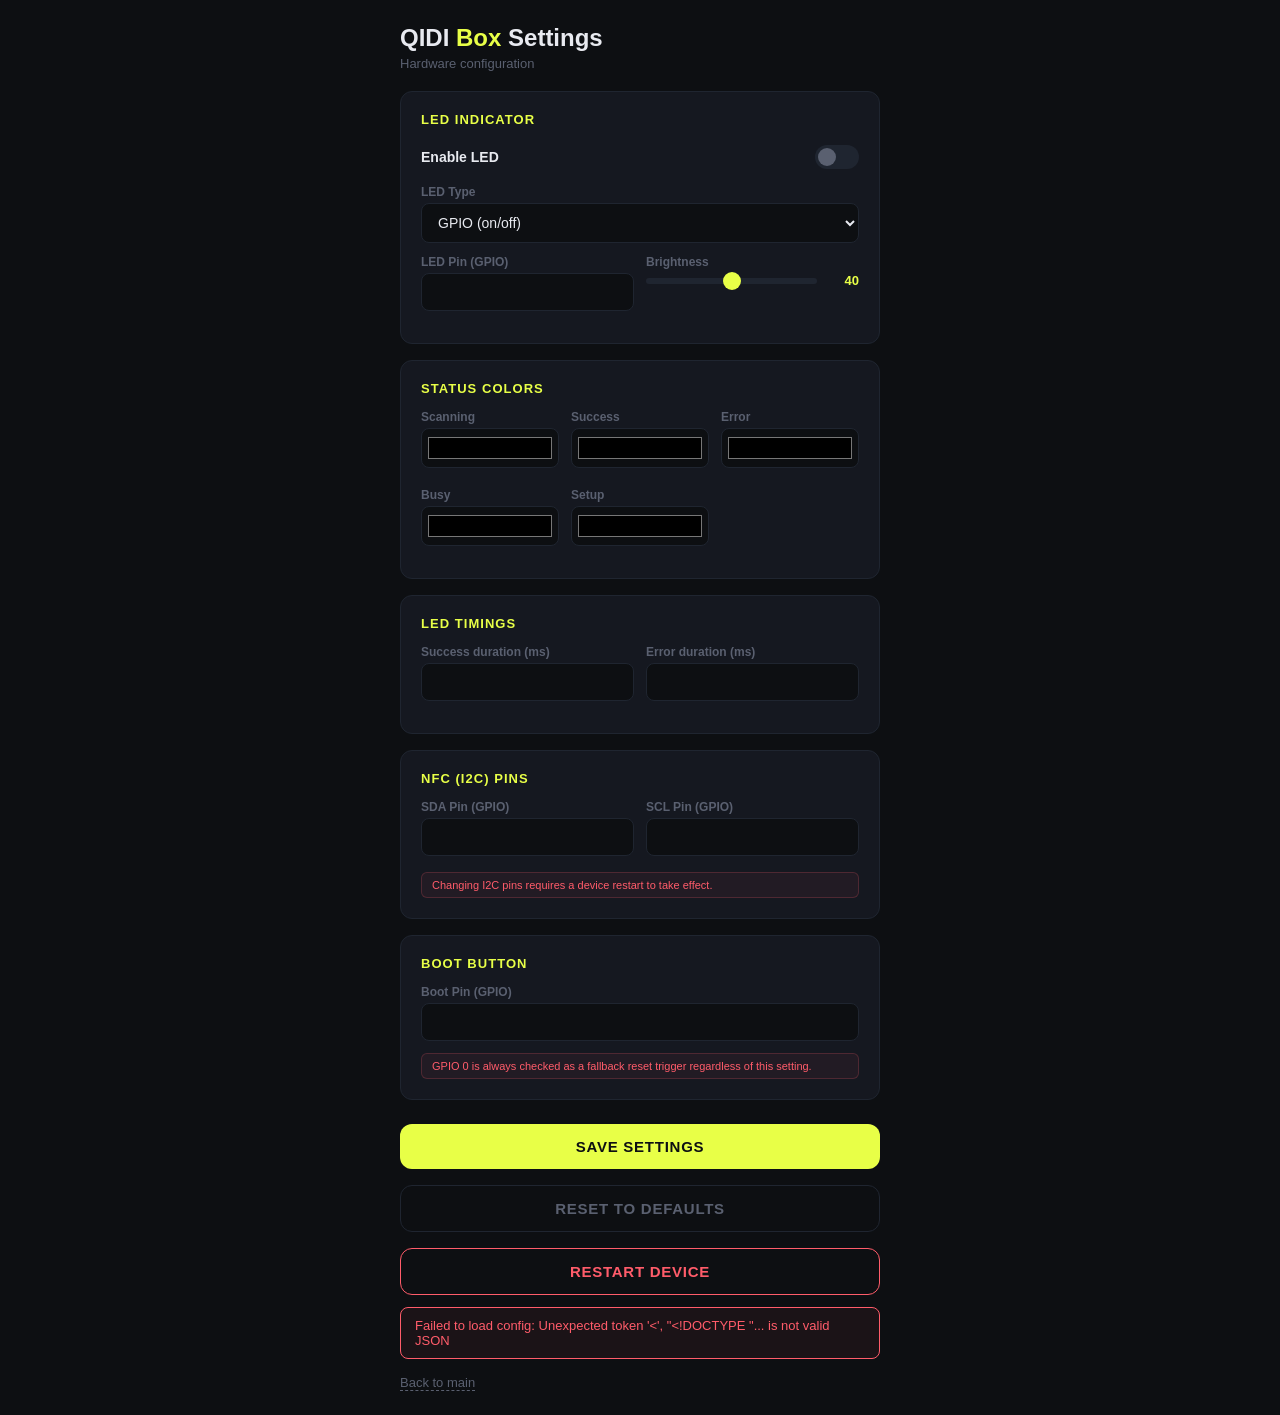
==== data/settings.html @ a7dc2c9a "✨ feat: multi-board support with runtime-configurable hardware settings Add support for ESP32-S3 and" ====
<!DOCTYPE html>
<html lang="en">
<head>
<meta charset="UTF-8">
<meta name="viewport" content="width=device-width, initial-scale=1.0">
<title>QIDI Box - Hardware Settings</title>
<style>
  :root {
    --bg: #0d0f12; --surface: #151820; --border: #1f2530;
    --accent: #e8ff47; --accent2: #47c8ff; --text: #e8eaf0;
    --muted: #5a6070; --success: #47ffaa; --error: #ff5c6a;
    --radius: 12px;
  }
  *, *::before, *::after { box-sizing: border-box; margin: 0; padding: 0; }
  body {
    background: var(--bg); color: var(--text);
    font-family: -apple-system, BlinkMacSystemFont, 'Segoe UI', sans-serif;
    min-height: 100vh; display: flex; align-items: flex-start;
    justify-content: center; padding: 24px;
  }
  .container { width: 100%; max-width: 480px; }
  h1 { font-size: 24px; font-weight: 800; margin-bottom: 4px; }
  h1 span { color: var(--accent); }
  .sub { color: var(--muted); font-size: 13px; margin-bottom: 20px; }
  .card {
    background: var(--surface); border: 1px solid var(--border);
    border-radius: var(--radius); padding: 20px; margin-bottom: 16px;
  }
  .card-title {
    font-size: 13px; font-weight: 700; text-transform: uppercase;
    letter-spacing: 0.08em; color: var(--accent); margin-bottom: 14px;
  }
  .field { margin-bottom: 12px; }
  .field label {
    display: block; font-size: 12px; font-weight: 600;
    color: var(--muted); margin-bottom: 4px;
  }
  .field input, .field select {
    width: 100%; background: var(--bg); color: var(--text);
    border: 1px solid var(--border); border-radius: 8px;
    padding: 10px 12px; font-size: 14px; outline: none;
    transition: border-color 0.15s;
  }
  .field input:focus, .field select:focus { border-color: var(--accent); }
  .field select option { background: var(--bg); color: var(--text); }
  .field-row { display: flex; gap: 12px; }
  .field-row .field { flex: 1; }
  .field input[type="color"] {
    padding: 4px; height: 40px; cursor: pointer;
  }
  .field input[type="range"] {
    padding: 0; height: 6px; -webkit-appearance: none; appearance: none;
    background: var(--border); border: none; border-radius: 3px; cursor: pointer;
  }
  .field input[type="range"]::-webkit-slider-thumb {
    -webkit-appearance: none; width: 18px; height: 18px;
    background: var(--accent); border-radius: 50%; cursor: pointer;
  }
  .range-row { display: flex; align-items: center; gap: 10px; }
  .range-val {
    font-size: 13px; font-weight: 600; color: var(--accent);
    min-width: 32px; text-align: right;
  }
  .toggle-row {
    display: flex; align-items: center; justify-content: space-between;
    padding: 4px 0;
  }
  .toggle-row label { margin: 0; font-size: 14px; color: var(--text); font-weight: 600; }
  .toggle {
    position: relative; width: 44px; height: 24px; cursor: pointer;
  }
  .toggle input { opacity: 0; width: 0; height: 0; }
  .toggle .slider {
    position: absolute; inset: 0; background: var(--border);
    border-radius: 12px; transition: 0.2s;
  }
  .toggle .slider::before {
    content: ''; position: absolute; width: 18px; height: 18px;
    left: 3px; top: 3px; background: var(--muted);
    border-radius: 50%; transition: 0.2s;
  }
  .toggle input:checked + .slider { background: var(--accent); }
  .toggle input:checked + .slider::before {
    transform: translateX(20px); background: var(--bg);
  }
  .warn {
    font-size: 11px; color: var(--error); margin-top: 4px;
    padding: 6px 10px; background: rgba(255,92,106,0.06);
    border: 1px solid rgba(255,92,106,0.2); border-radius: 6px;
  }
  .btn {
    width: 100%; padding: 14px; margin-top: 8px;
    background: var(--accent); color: #0d0f12; border: none;
    border-radius: var(--radius); font-size: 15px; font-weight: 800;
    text-transform: uppercase; letter-spacing: 0.05em;
    cursor: pointer; transition: all 0.15s;
  }
  .btn:hover { transform: translateY(-1px); box-shadow: 0 8px 24px rgba(232,255,71,0.25); }
  .btn:disabled { opacity: 0.4; cursor: not-allowed; transform: none; }
  .btn-secondary {
    background: transparent; color: var(--muted); border: 1px solid var(--border);
  }
  .btn-secondary:hover { border-color: var(--muted); box-shadow: none; color: var(--text); }
  .btn-danger {
    background: transparent; color: var(--error); border: 1px solid var(--error);
  }
  .btn-danger:hover { background: rgba(255,92,106,0.1); box-shadow: none; }
  .actions { display: flex; flex-direction: column; gap: 8px; margin-top: 16px; }
  .msg {
    margin-top: 12px; padding: 10px 14px; border-radius: 8px;
    font-size: 13px; display: none; border: 1px solid;
  }
  .msg.show { display: block; }
  .msg.ok { background: rgba(71,255,170,0.06); border-color: var(--success); color: var(--success); }
  .msg.err { background: rgba(255,92,106,0.06); border-color: var(--error); color: var(--error); }
  .back { display: inline-block; color: var(--muted); font-size: 13px; text-decoration: none; margin-top: 16px; border-bottom: 1px dashed var(--muted); }
  .back:hover { color: var(--text); }
  #colorSection { transition: opacity 0.2s; }
  #colorSection.disabled { opacity: 0.3; pointer-events: none; }
</style>
</head>
<body>
<div class="container">
  <h1>QIDI <span>Box</span> Settings</h1>
  <p class="sub">Hardware configuration</p>

  <!-- LED Settings -->
  <div class="card">
    <div class="card-title">LED Indicator</div>
    <div class="toggle-row">
      <label>Enable LED</label>
      <label class="toggle">
        <input type="checkbox" id="ledEnabled" onchange="onLedTypeChange()">
        <span class="slider"></span>
      </label>
    </div>
    <div class="field" style="margin-top:12px">
      <label>LED Type</label>
      <select id="ledType" onchange="onLedTypeChange()">
        <option value="0">GPIO (on/off)</option>
        <option value="1">WS2812 (RGB)</option>
        <option value="2">SK6812 (RGBW)</option>
      </select>
    </div>
    <div class="field-row">
      <div class="field">
        <label>LED Pin (GPIO)</label>
        <input type="number" id="ledPin" min="0" max="48">
      </div>
      <div class="field">
        <label>Brightness</label>
        <div class="range-row">
          <input type="range" id="ledBright" min="1" max="255" oninput="document.getElementById('brightVal').textContent=this.value">
          <span class="range-val" id="brightVal">40</span>
        </div>
      </div>
    </div>
  </div>

  <!-- LED Colors -->
  <div class="card" id="colorSection">
    <div class="card-title">Status Colors</div>
    <div class="field-row">
      <div class="field">
        <label>Scanning</label>
        <input type="color" id="cScan">
      </div>
      <div class="field">
        <label>Success</label>
        <input type="color" id="cOk">
      </div>
      <div class="field">
        <label>Error</label>
        <input type="color" id="cErr">
      </div>
    </div>
    <div class="field-row" style="margin-top:8px">
      <div class="field">
        <label>Busy</label>
        <input type="color" id="cBusy">
      </div>
      <div class="field">
        <label>Setup</label>
        <input type="color" id="cSetup">
      </div>
      <div class="field"></div>
    </div>
  </div>

  <!-- Timings -->
  <div class="card">
    <div class="card-title">LED Timings</div>
    <div class="field-row">
      <div class="field">
        <label>Success duration (ms)</label>
        <input type="number" id="tOk" min="500" max="10000" step="100">
      </div>
      <div class="field">
        <label>Error duration (ms)</label>
        <input type="number" id="tErr" min="500" max="10000" step="100">
      </div>
    </div>
  </div>

  <!-- NFC Pins -->
  <div class="card">
    <div class="card-title">NFC (I2C) Pins</div>
    <div class="field-row">
      <div class="field">
        <label>SDA Pin (GPIO)</label>
        <input type="number" id="sdaPin" min="0" max="48">
      </div>
      <div class="field">
        <label>SCL Pin (GPIO)</label>
        <input type="number" id="sclPin" min="0" max="48">
      </div>
    </div>
    <div class="warn">Changing I2C pins requires a device restart to take effect.</div>
  </div>

  <!-- Boot Pin -->
  <div class="card">
    <div class="card-title">Boot Button</div>
    <div class="field">
      <label>Boot Pin (GPIO)</label>
      <input type="number" id="bootPin" min="0" max="48">
    </div>
    <div class="warn">GPIO 0 is always checked as a fallback reset trigger regardless of this setting.</div>
  </div>

  <!-- Actions -->
  <div class="actions">
    <button class="btn" id="saveBtn" onclick="saveConfig()">Save Settings</button>
    <button class="btn btn-secondary" onclick="resetDefaults()">Reset to Defaults</button>
    <button class="btn btn-danger" onclick="restartDevice()">Restart Device</button>
  </div>

  <div class="msg" id="msg"></div>
  <a href="/" class="back">Back to main</a>
</div>

<script>
  function showMsg(text, ok) {
    var m = document.getElementById('msg');
    m.className = 'msg show ' + (ok ? 'ok' : 'err');
    m.textContent = text;
  }

  function onLedTypeChange() {
    var cs = document.getElementById('colorSection');
    var t = parseInt(document.getElementById('ledType').value);
    var en = document.getElementById('ledEnabled').checked;
    cs.className = (!en || t === 0) ? 'card disabled' : 'card';
    cs.id = 'colorSection';
  }

  async function loadConfig() {
    try {
      var res = await fetch('/api/config');
      var cfg = await res.json();
      document.getElementById('ledEnabled').checked = cfg.led.enabled;
      document.getElementById('ledType').value = cfg.led.type;
      document.getElementById('ledPin').value = cfg.led.pin;
      document.getElementById('ledBright').value = cfg.led.brightness;
      document.getElementById('brightVal').textContent = cfg.led.brightness;
      document.getElementById('cScan').value = cfg.colors.scan;
      document.getElementById('cOk').value = cfg.colors.ok;
      document.getElementById('cErr').value = cfg.colors.err;
      document.getElementById('cBusy').value = cfg.colors.busy;
      document.getElementById('cSetup').value = cfg.colors.setup;
      document.getElementById('tOk').value = cfg.timings.ok_ms;
      document.getElementById('tErr').value = cfg.timings.err_ms;
      document.getElementById('sdaPin').value = cfg.i2c.sda;
      document.getElementById('sclPin').value = cfg.i2c.scl;
      document.getElementById('bootPin').value = cfg.boot_pin;
      onLedTypeChange();
    } catch(e) {
      showMsg('Failed to load config: ' + e.message, false);
    }
  }

  async function saveConfig() {
    var btn = document.getElementById('saveBtn');
    btn.disabled = true;
    try {
      var body = 'led_en=' + (document.getElementById('ledEnabled').checked ? '1' : '0')
        + '&led_type=' + document.getElementById('ledType').value
        + '&led_pin=' + document.getElementById('ledPin').value
        + '&led_bright=' + document.getElementById('ledBright').value
        + '&c_scan=' + encodeURIComponent(document.getElementById('cScan').value)
        + '&c_ok=' + encodeURIComponent(document.getElementById('cOk').value)
        + '&c_err=' + encodeURIComponent(document.getElementById('cErr').value)
        + '&c_busy=' + encodeURIComponent(document.getElementById('cBusy').value)
        + '&c_setup=' + encodeURIComponent(document.getElementById('cSetup').value)
        + '&t_ok=' + document.getElementById('tOk').value
        + '&t_err=' + document.getElementById('tErr').value
        + '&i2c_sda=' + document.getElementById('sdaPin').value
        + '&i2c_scl=' + document.getElementById('sclPin').value
        + '&boot_pin=' + document.getElementById('bootPin').value;
      var res = await fetch('/api/config', {
        method: 'POST',
        headers: {'Content-Type': 'application/x-www-form-urlencoded'},
        body: body
      });
      var data = await res.json();
      if (data.ok) {
        var msg = 'Settings saved!';
        if (data.restart_required) msg += ' Restart required for I2C pin changes.';
        showMsg(msg, true);
      } else {
        showMsg('Save failed.', false);
      }
    } catch(e) {
      showMsg('Error: ' + e.message, false);
    }
    btn.disabled = false;
  }

  async function resetDefaults() {
    if (!confirm('Reset all hardware settings to board defaults?')) return;
    try {
      var res = await fetch('/api/config/reset', {method: 'POST'});
      var data = await res.json();
      showMsg(data.message || 'Reset complete.', data.ok);
      if (data.ok) loadConfig();
    } catch(e) {
      showMsg('Error: ' + e.message, false);
    }
  }

  async function restartDevice() {
    if (!confirm('Restart the device now?')) return;
    try {
      await fetch('/api/restart', {method: 'POST'});
      showMsg('Restarting... page will reload in 5 seconds.', true);
      setTimeout(function() { location.reload(); }, 5000);
    } catch(e) {
      showMsg('Restart sent. Reconnect when device is back online.', true);
    }
  }

  loadConfig();
</script>
</body>
</html>
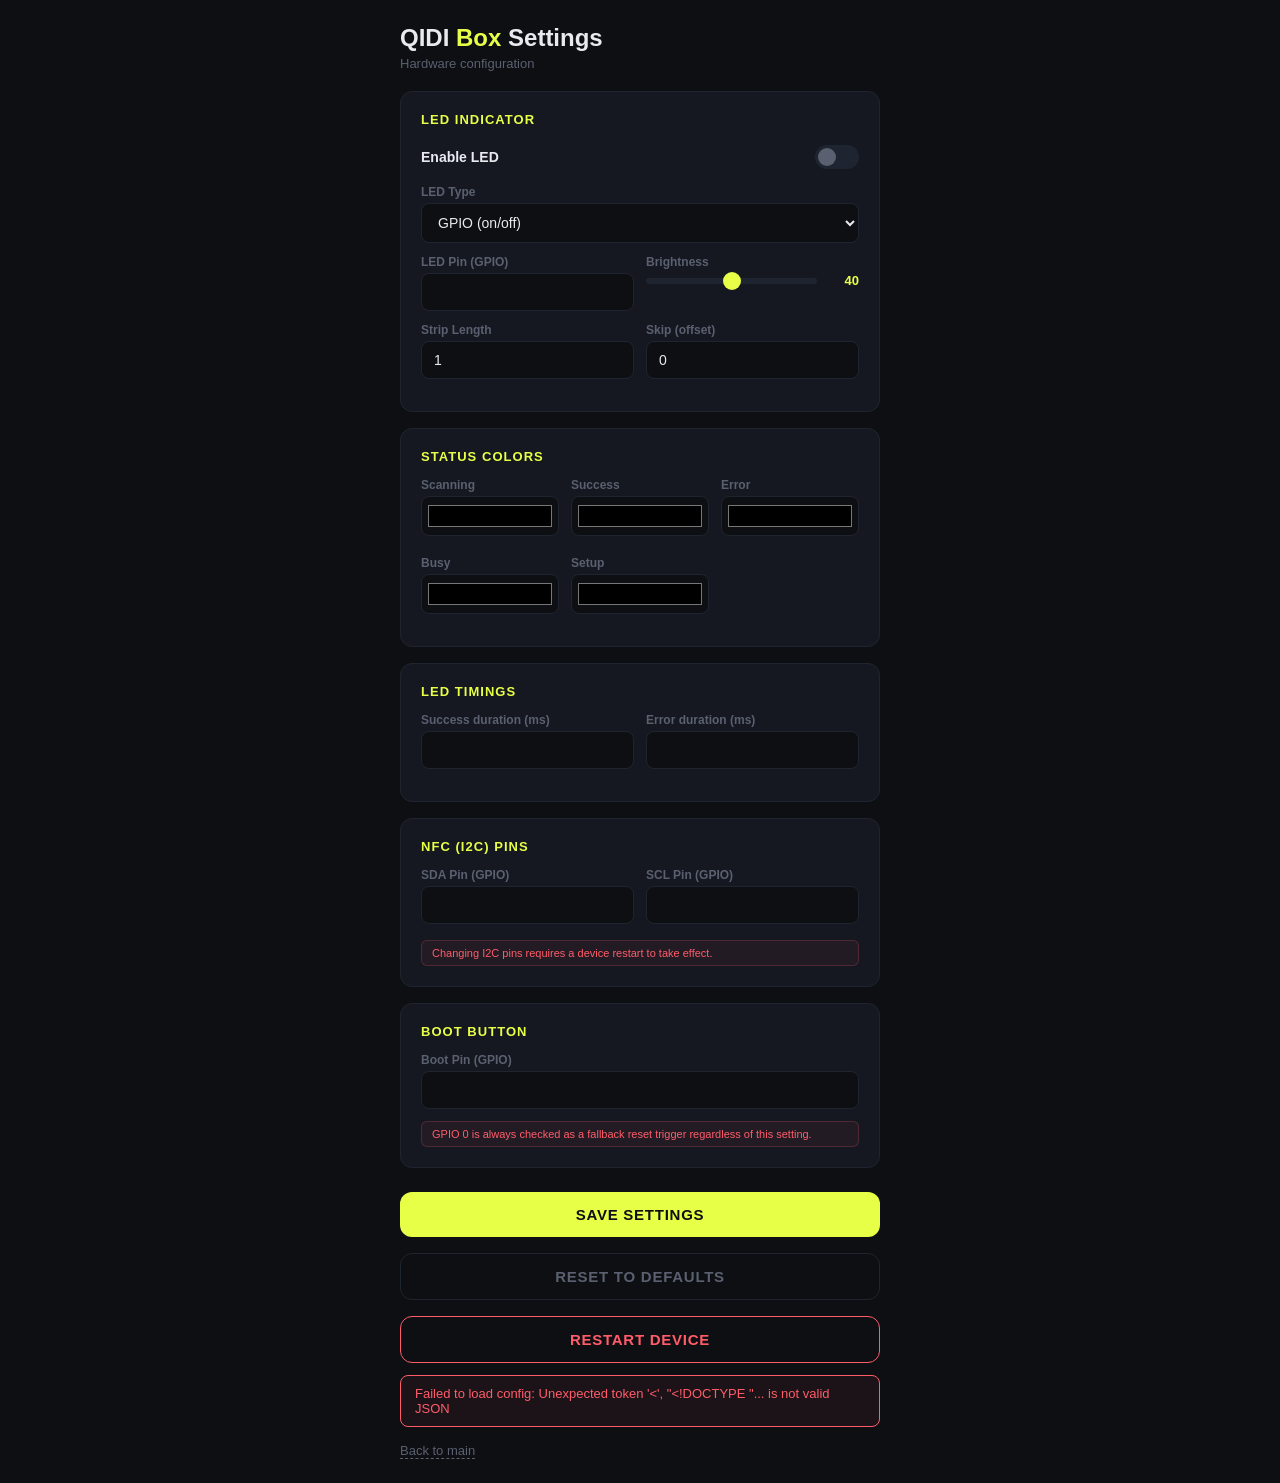
==== commit 3bbc9b7e: "✨ feat: configurable LED strip length and skip offset Adds two new LED options for addressable strip" ====
--- a/data/settings.html
+++ b/data/settings.html
@@ -155,6 +155,16 @@
         </div>
       </div>
     </div>
+    <div class="field-row" id="stripRow">
+      <div class="field">
+        <label>Strip Length</label>
+        <input type="number" id="ledLen" min="1" max="255" value="1">
+      </div>
+      <div class="field">
+        <label>Skip (offset)</label>
+        <input type="number" id="ledSkip" min="0" max="254" value="0">
+      </div>
+    </div>
   </div>
 
   <!-- LED Colors -->
@@ -252,6 +262,8 @@
     var en = document.getElementById('ledEnabled').checked;
     cs.className = (!en || t === 0) ? 'card disabled' : 'card';
     cs.id = 'colorSection';
+    var sr = document.getElementById('stripRow');
+    if (sr) sr.style.display = (t === 0) ? 'none' : 'flex';
   }
 
   async function loadConfig() {
@@ -263,6 +275,8 @@
       document.getElementById('ledPin').value = cfg.led.pin;
       document.getElementById('ledBright').value = cfg.led.brightness;
       document.getElementById('brightVal').textContent = cfg.led.brightness;
+      document.getElementById('ledLen').value = cfg.led.length || 1;
+      document.getElementById('ledSkip').value = cfg.led.skip || 0;
       document.getElementById('cScan').value = cfg.colors.scan;
       document.getElementById('cOk').value = cfg.colors.ok;
       document.getElementById('cErr').value = cfg.colors.err;
@@ -287,6 +301,8 @@
         + '&led_type=' + document.getElementById('ledType').value
         + '&led_pin=' + document.getElementById('ledPin').value
         + '&led_bright=' + document.getElementById('ledBright').value
+        + '&led_len=' + document.getElementById('ledLen').value
+        + '&led_skip=' + document.getElementById('ledSkip').value
         + '&c_scan=' + encodeURIComponent(document.getElementById('cScan').value)
         + '&c_ok=' + encodeURIComponent(document.getElementById('cOk').value)
         + '&c_err=' + encodeURIComponent(document.getElementById('cErr').value)
